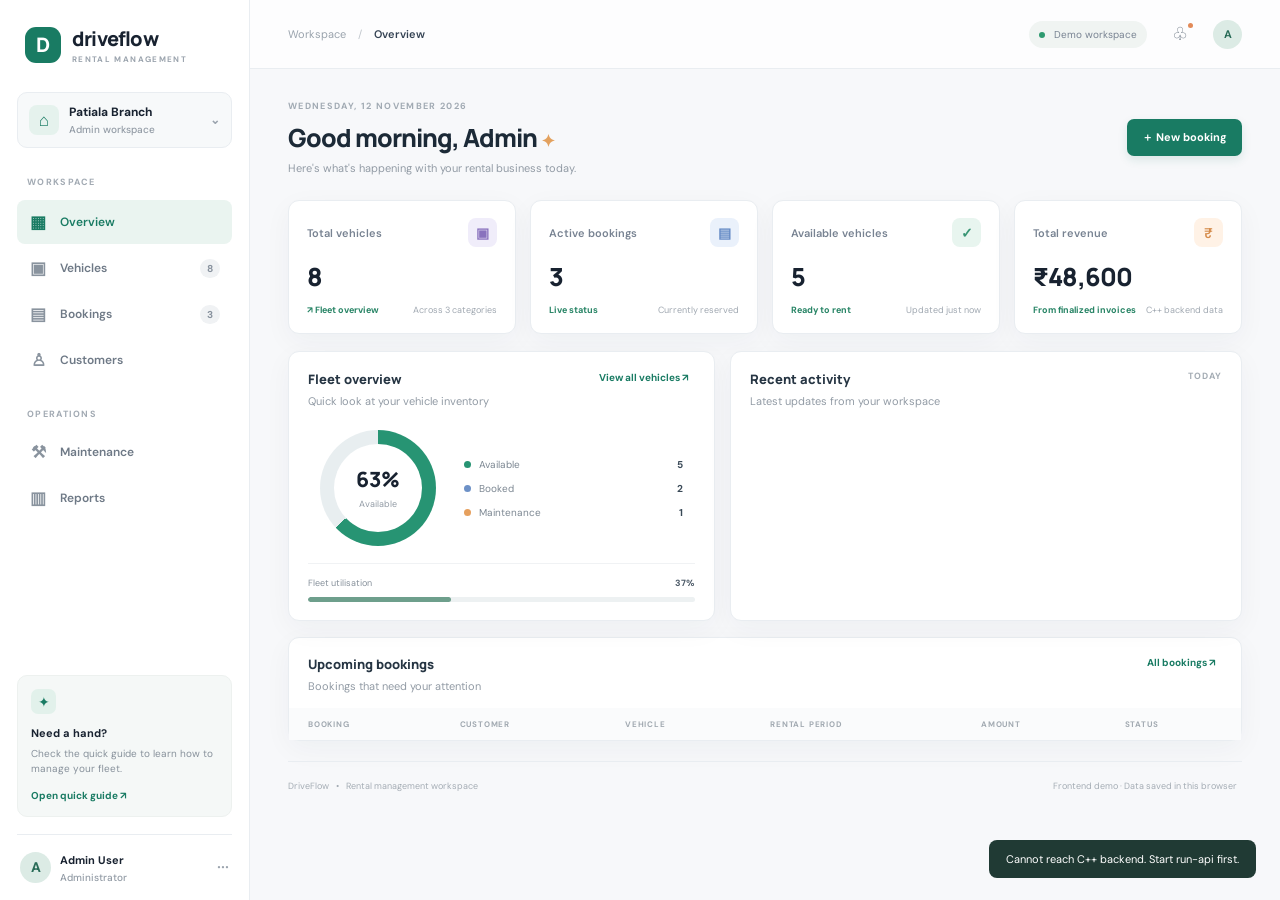
==== frontend/index.html @ b27d4fac "Connect browser frontend to C++ API" ====
<!doctype html>
<html lang="en">
<head>
  <meta charset="UTF-8"><meta name="viewport" content="width=device-width, initial-scale=1.0">
  <title>DriveFlow — Rental Management</title>
  <link rel="preconnect" href="https://fonts.googleapis.com"><link rel="preconnect" href="https://fonts.gstatic.com" crossorigin>
  <link href="https://fonts.googleapis.com/css2?family=DM+Sans:wght@400;500;600;700&family=Manrope:wght@400;500;600;700;800&display=swap" rel="stylesheet">
  <link rel="stylesheet" href="styles.css">
</head>
<body>
<div class="app-shell">
  <aside class="sidebar" id="sidebar">
    <a class="brand" href="#dashboard"><span class="brand-mark">D</span><span>driveflow<small>RENTAL MANAGEMENT</small></span></a>
    <div class="workspace"><span class="workspace-icon">⌂</span><span>Patiala Branch<small>Admin workspace</small></span><span class="chevron">⌄</span></div>
    <div class="nav-label">WORKSPACE</div>
    <nav>
      <button class="nav-item active" data-page="dashboard"><span>▦</span>Overview</button>
      <button class="nav-item" data-page="vehicles"><span>▣</span>Vehicles <b id="nav-vehicle-count">8</b></button>
      <button class="nav-item" data-page="bookings"><span>▤</span>Bookings <b id="nav-booking-count">3</b></button>
      <button class="nav-item" data-page="customers"><span>♙</span>Customers</button>
      <div class="nav-label secondary">OPERATIONS</div>
      <button class="nav-item" data-page="maintenance"><span>⚒</span>Maintenance</button>
      <button class="nav-item" data-page="reports"><span>▥</span>Reports</button>
    </nav>
    <div class="sidebar-bottom"><div class="help-card"><div class="help-icon">✦</div><strong>Need a hand?</strong><p>Check the quick guide to learn how to manage your fleet.</p><button id="guide-btn">Open quick guide ↗</button></div><div class="profile"><div class="avatar">A</div><div><strong>Admin User</strong><small>Administrator</small></div><span class="dots">···</span></div></div>
  </aside>
  <main class="main-area">
    <header class="topbar"><button class="mobile-menu" id="mobile-menu">☰</button><div class="crumb">Workspace <span>/</span> <strong id="crumb-page">Overview</strong></div><div class="top-actions"><span class="live-pill"><i></i> Demo workspace</span><button class="icon-btn" title="Notifications">♧<em></em></button><div class="top-avatar">A</div></div></header>
    <section class="page active" id="page-dashboard">
      <div class="page-heading"><div><div class="eyebrow">WEDNESDAY, 12 NOVEMBER 2026</div><h1>Good morning, Admin <span>✦</span></h1><p>Here's what's happening with your rental business today.</p></div><button class="primary-btn" data-action="new-booking">＋ New booking</button></div>
      <div class="stats-grid">
        <article class="stat-card"><div class="stat-top"><span>Total vehicles</span><span class="stat-icon violet">▣</span></div><div class="stat-value" id="stat-vehicles">8</div><div class="stat-foot"><span class="trend positive">↗ Fleet overview</span><span>Across 3 categories</span></div></article>
        <article class="stat-card"><div class="stat-top"><span>Active bookings</span><span class="stat-icon blue">▤</span></div><div class="stat-value" id="stat-bookings">3</div><div class="stat-foot"><span class="trend positive">Live status</span><span>Currently reserved</span></div></article>
        <article class="stat-card"><div class="stat-top"><span>Available vehicles</span><span class="stat-icon green">✓</span></div><div class="stat-value" id="stat-available">5</div><div class="stat-foot"><span class="trend positive">Ready to rent</span><span>Updated just now</span></div></article>
        <article class="stat-card"><div class="stat-top"><span>Total revenue</span><span class="stat-icon orange">₹</span></div><div class="stat-value" id="stat-revenue">₹48,600</div><div class="stat-foot"><span class="trend positive">From finalized invoices</span><span>C++ backend data</span></div></article>
      </div>
      <div class="content-grid">
        <section class="panel fleet-panel"><div class="panel-heading"><div><h2>Fleet overview</h2><p>Quick look at your vehicle inventory</p></div><button class="text-btn" data-page="vehicles">View all vehicles ↗</button></div><div class="fleet-summary"><div class="fleet-ring"><div><strong id="fleet-percent">63%</strong><small>Available</small></div></div><div class="fleet-legend"><div><i class="dot green-dot"></i><span>Available</span><strong id="legend-available">5</strong></div><div><i class="dot blue-dot"></i><span>Booked</span><strong id="legend-booked">2</strong></div><div><i class="dot orange-dot"></i><span>Maintenance</span><strong id="legend-maintenance">1</strong></div></div></div><div class="fleet-progress"><div><span>Fleet utilisation</span><strong>37%</strong></div><div class="progress-track"><span style="width:37%"></span></div></div></section>
        <section class="panel activity-panel"><div class="panel-heading"><div><h2>Recent activity</h2><p>Latest updates from your workspace</p></div><span class="muted-label">TODAY</span></div><div class="activity-list" id="activity-list"></div></section>
      </div>
      <section class="panel table-panel"><div class="panel-heading"><div><h2>Upcoming bookings</h2><p>Bookings that need your attention</p></div><button class="text-btn" data-page="bookings">All bookings ↗</button></div><div class="table-wrap"><table><thead><tr><th>BOOKING</th><th>CUSTOMER</th><th>VEHICLE</th><th>RENTAL PERIOD</th><th>AMOUNT</th><th>STATUS</th></tr></thead><tbody id="upcoming-table"></tbody></table></div></section>
    </section>
    <section class="page" id="page-vehicles"><div class="page-heading"><div><div class="eyebrow">FLEET MANAGEMENT</div><h1>Your vehicles</h1><p>Manage your cars, bikes and vans in one place.</p></div><button class="primary-btn" id="add-vehicle">＋ Add vehicle</button></div><div class="toolbar"><div class="search-box">⌕ <input id="vehicle-search" placeholder="Search vehicles, models..."></div><select id="vehicle-filter"><option value="all">All vehicles</option><option>Available</option><option>Booked</option><option>Maintenance</option></select></div><div class="vehicle-grid" id="vehicle-grid"></div></section>
    <section class="page" id="page-bookings"><div class="page-heading"><div><div class="eyebrow">RESERVATIONS</div><h1>Bookings</h1><p>Track reservations, rental periods and booking status.</p></div><button class="primary-btn" data-action="new-booking">＋ New booking</button></div><div class="toolbar"><div class="search-box">⌕ <input id="booking-search" placeholder="Search booking or customer..."></div><select id="booking-filter"><option value="all">All statuses</option><option>Confirmed</option><option>Active</option><option>Completed</option><option>Cancelled</option></select></div><section class="panel table-panel"><div class="table-wrap"><table><thead><tr><th>BOOKING ID</th><th>CUSTOMER</th><th>VEHICLE</th><th>DATES</th><th>AMOUNT</th><th>STATUS</th><th></th></tr></thead><tbody id="bookings-table"></tbody></table></div></section></section>
    <section class="page" id="page-customers"><div class="page-heading"><div><div class="eyebrow">CUSTOMER DIRECTORY</div><h1>Customers</h1><p>Keep customer details and rental history organised.</p></div><button class="primary-btn" id="add-customer">＋ Add customer</button></div><div class="toolbar"><div class="search-box">⌕ <input id="customer-search" placeholder="Search name, email or phone..."></div></div><section class="panel table-panel"><div class="table-wrap"><table><thead><tr><th>CUSTOMER</th><th>EMAIL</th><th>PHONE</th><th>LICENCE</th><th>BOOKINGS</th><th>STATUS</th></tr></thead><tbody id="customers-table"></tbody></table></div></section></section>
    <section class="page" id="page-maintenance"><div class="page-heading"><div><div class="eyebrow">FLEET OPERATIONS</div><h1>Maintenance</h1><p>Monitor service schedules and vehicles needing attention.</p></div><button class="primary-btn" id="add-maintenance">＋ Add record</button></div><section class="panel table-panel"><div class="table-wrap"><table><thead><tr><th>VEHICLE</th><th>ISSUE / SERVICE</th><th>REPORTED</th><th>ESTIMATED COST</th><th>STATUS</th></tr></thead><tbody id="maintenance-table"></tbody></table></div></section></section>
    <section class="page" id="page-reports"><div class="page-heading"><div><div class="eyebrow">BUSINESS INSIGHTS</div><h1>Reports</h1><p>A snapshot of fleet performance and rental activity.</p></div><button class="secondary-btn" onclick="window.print()">↓ Export report</button></div><div class="report-grid"><div class="panel report-card"><span class="report-icon">₹</span><p>Total rental revenue</p><h2 id="report-revenue">₹0</h2><small>Finalized invoices · excludes deposits</small></div><div class="panel report-card"><span class="report-icon">▤</span><p>Total bookings</p><h2 id="report-bookings">12</h2><small>Across all statuses</small></div><div class="panel report-card"><span class="report-icon">♙</span><p>Registered customers</p><h2 id="report-customers">6</h2><small>In your workspace</small></div></div><section class="panel chart-panel"><div class="panel-heading"><div><h2>Monthly revenue</h2><p>Illustrative revenue trend for the demo workspace</p></div><span class="muted-label">2026</span></div><div class="bar-chart" id="revenue-chart"></div></section></section>
    <footer>DriveFlow <span>•</span> Rental management workspace <span class="footer-right">Frontend demo · Data saved in this browser</span></footer>
  </main>
</div>
<div class="modal-backdrop" id="modal"><div class="modal"><div class="modal-head"><div><div class="eyebrow" id="modal-eyebrow">NEW ENTRY</div><h2 id="modal-title">Create booking</h2></div><button class="close-btn" id="close-modal">×</button></div><form id="modal-form"><div id="modal-fields" class="form-grid"></div><div class="modal-actions"><button type="button" class="secondary-btn" id="cancel-modal">Cancel</button><button class="primary-btn" type="submit" id="modal-submit">Save</button></div></form></div></div>
<div class="toast" id="toast"></div>
<script src="app.js"></script>
</body></html>
---- frontend/styles.css ----
:root{--ink:#182230;--muted:#788392;--line:#e9edf1;--bg:#f7f8fa;--green:#197b63;--green-light:#e8f5f0;--navy:#172b3d;--orange:#e89a51;--shadow:0 8px 28px rgba(23,43,61,.045)}*{box-sizing:border-box}body{margin:0;background:var(--bg);color:var(--ink);font-family:'DM Sans',sans-serif;font-size:14px}.app-shell{min-height:100vh}.sidebar{width:250px;background:#fff;border-right:1px solid var(--line);position:fixed;inset:0 auto 0 0;padding:25px 17px 16px;display:flex;flex-direction:column;z-index:5}.brand{display:flex;align-items:center;gap:11px;text-decoration:none;color:var(--ink);font:800 20px Manrope,sans-serif;letter-spacing:-.8px;padding:0 8px 28px}.brand-mark{width:36px;height:36px;background:var(--green);color:white;border-radius:11px;display:grid;place-items:center;font-size:20px}.brand small{display:block;font:700 8px 'DM Sans';letter-spacing:1.35px;color:#9aa3ad;margin-top:2px}.workspace{background:#f7f9fa;border:1px solid var(--line);border-radius:10px;padding:11px;display:flex;align-items:center;gap:10px;font-weight:700;font-size:12px}.workspace-icon{width:30px;height:30px;background:#e5f2ed;color:var(--green);display:grid;place-items:center;border-radius:8px;font-size:17px}.workspace small,.profile small{display:block;color:#929ba5;font-size:10px;font-weight:500;margin-top:3px}.chevron{margin-left:auto;color:#9aa3ad}.nav-label{font-size:9px;font-weight:700;letter-spacing:1.3px;color:#a2aab3;margin:28px 10px 10px}.nav-label.secondary{margin-top:26px}.nav-item{width:100%;border:0;background:none;padding:11px 12px;border-radius:8px;text-align:left;display:flex;align-items:center;gap:13px;color:#6e7986;font:600 12px 'DM Sans';cursor:pointer;margin:2px 0}.nav-item span{font-size:17px;width:18px;text-align:center;color:#89939e}.nav-item b{margin-left:auto;font-size:10px;background:#f0f2f4;border-radius:20px;padding:3px 7px;color:#87919d}.nav-item:hover,.nav-item.active{background:#eaf4f0;color:var(--green)}.nav-item.active span{color:var(--green)}.sidebar-bottom{margin-top:auto}.help-card{background:#f5f8f7;border:1px solid #edf1ef;padding:13px;border-radius:10px;margin-bottom:17px}.help-icon{width:25px;height:25px;background:#e2f1eb;border-radius:7px;color:var(--green);display:grid;place-items:center;margin-bottom:9px}.help-card strong{font-size:11px}.help-card p{font-size:10px;color:#87919b;line-height:1.5;margin:5px 0 9px}.help-card button{border:0;background:none;color:var(--green);font:700 10px 'DM Sans';padding:0;cursor:pointer}.profile{border-top:1px solid var(--line);padding:15px 3px 0;display:flex;align-items:center;gap:9px}.avatar,.top-avatar{width:31px;height:31px;background:#dcebe5;color:#286b57;border-radius:50%;display:grid;place-items:center;font-weight:700}.profile strong{font-size:11px}.dots{margin-left:auto;color:#9aa3ad;font-size:20px}.main-area{margin-left:250px;min-height:100vh;padding:0 38px;max-width:1800px}.topbar{height:69px;border-bottom:1px solid var(--line);display:flex;align-items:center;justify-content:space-between;margin:0 -38px;padding:0 38px;background:rgba(255,255,255,.75)}.crumb{font-size:11px;color:#9aa3ad}.crumb span{padding:0 9px;color:#c0c6cc}.crumb strong{color:#344253;font-weight:600}.top-actions{display:flex;align-items:center;gap:19px}.live-pill{font-size:10px;color:#788392;background:#f0f4f2;padding:7px 10px;border-radius:20px}.live-pill i{display:inline-block;width:6px;height:6px;background:#2e9a70;border-radius:50%;margin-right:6px}.icon-btn{border:0;background:none;font-size:18px;color:#6e7986;position:relative}.icon-btn em{position:absolute;width:5px;height:5px;border-radius:50%;background:#e28a58;top:1px;right:1px}.top-avatar{width:29px;height:29px;font-size:11px}.page{display:none;padding-top:31px}.page.active{display:block}.page-heading{display:flex;align-items:center;justify-content:space-between;margin-bottom:25px}.eyebrow{font-size:9px;letter-spacing:1.35px;color:#a1aab3;font-weight:700;margin-bottom:8px}.page-heading h1{font:800 25px Manrope,sans-serif;letter-spacing:-1px;margin:0;color:#1c2a37}.page-heading h1 span{font-size:17px;color:#e3a15e}.page-heading p,.panel-heading p{margin:6px 0 0;color:#929ba5;font-size:11px}.primary-btn,.secondary-btn{border:0;border-radius:7px;padding:11px 15px;font:700 11px 'DM Sans';cursor:pointer;transition:.18s}.primary-btn{background:var(--green);color:white;box-shadow:0 4px 10px #197b6320}.primary-btn:hover{background:#126650;transform:translateY(-1px)}.secondary-btn{background:white;color:#526171;border:1px solid var(--line)}.stats-grid{display:grid;grid-template-columns:repeat(4,1fr);gap:14px;margin-bottom:17px}.stat-card,.panel{background:#fff;border:1px solid var(--line);border-radius:11px;box-shadow:var(--shadow)}.stat-card{padding:17px 18px}.stat-top{display:flex;justify-content:space-between;align-items:center;color:#788392;font-size:11px;font-weight:600}.stat-icon{width:29px;height:29px;border-radius:8px;display:grid;place-items:center;font-size:14px}.violet{background:#f0edfa;color:#8972bd}.blue{background:#eaf1fb;color:#648ac5}.green{background:#e8f5ef;color:#389574}.orange{background:#fff2e6;color:#d58c4c}.stat-value{font:800 25px Manrope,sans-serif;letter-spacing:-.8px;margin:12px 0 10px}.stat-foot{display:flex;justify-content:space-between;gap:5px;font-size:9px;color:#a0a8b1}.trend{font-weight:700}.positive{color:#278465}.content-grid{display:grid;grid-template-columns:1fr 1.2fr;gap:15px;margin-bottom:16px}.panel{padding:18px 19px}.panel-heading{display:flex;align-items:flex-start;justify-content:space-between}.panel-heading h2{font:800 13px Manrope,sans-serif;margin:0;color:#263543}.text-btn{border:0;background:none;color:var(--green);font:700 10px 'DM Sans';cursor:pointer}.muted-label{font-size:9px;letter-spacing:1px;color:#a4acb4;font-weight:700}.fleet-summary{display:flex;align-items:center;gap:28px;padding:22px 12px 17px}.fleet-ring{width:116px;height:116px;border-radius:50%;background:conic-gradient(#279473 0 63%,#e8eef0 63% 100%);display:grid;place-items:center;position:relative}.fleet-ring:before{content:'';position:absolute;width:88px;height:88px;background:white;border-radius:50%}.fleet-ring>div{position:relative;text-align:center}.fleet-ring strong{display:block;font:800 21px Manrope}.fleet-ring small{font-size:9px;color:#929ba5}.fleet-legend{flex:1}.fleet-legend div{display:flex;align-items:center;margin:11px 0;font-size:10px;color:#7c8792}.fleet-legend strong{margin-left:auto;color:#394957}.dot{width:7px;height:7px;border-radius:50%;margin-right:8px}.green-dot{background:#279473}.blue-dot{background:#6d91c7}.orange-dot{background:#e6a05e}.fleet-progress{border-top:1px solid #f0f2f4;padding-top:13px}.fleet-progress>div:first-child{display:flex;justify-content:space-between;font-size:9px;color:#87919b;margin-bottom:8px}.fleet-progress strong{color:#4a5866}.progress-track{height:5px;background:#edf1f2;border-radius:8px;overflow:hidden}.progress-track span{height:100%;display:block;background:#6e9f8c;border-radius:8px}.activity-list{padding-top:11px}.activity-item{display:flex;align-items:flex-start;gap:10px;padding:10px 0;border-bottom:1px solid #f1f3f5}.activity-item:last-child{border:0}.activity-symbol{width:27px;height:27px;border-radius:8px;display:grid;place-items:center;background:#edf5f1;color:#37866b;font-size:12px;flex:none}.activity-item strong{font-size:10px;display:block;font-weight:700}.activity-item p{font-size:9px;color:#929ba5;margin:3px 0 0}.activity-item time{margin-left:auto;white-space:nowrap;font-size:9px;color:#aab1b8}.table-panel{padding:17px 0 0;margin-bottom:20px}.table-panel .panel-heading{padding:0 19px 15px}.table-wrap{overflow-x:auto}table{width:100%;border-collapse:collapse;white-space:nowrap}th{text-align:left;padding:11px 15px;background:#fafbfc;color:#a1a9b1;font-size:8px;letter-spacing:.8px;font-weight:700}td{padding:13px 15px;border-top:1px solid #f0f2f4;font-size:10px;color:#697582}td:first-child,th:first-child{padding-left:19px}.table-strong{font-weight:700;color:#354452}.subtext{display:block;font-size:9px;color:#a0a8b1;margin-top:3px}.status{display:inline-block;border-radius:20px;padding:5px 8px;font-size:9px;font-weight:700}.status.available,.status.confirmed,.status.completed{background:#eaf5ef;color:#318266}.status.booked,.status.active{background:#edf2fa;color:#6484b5}.status.maintenance,.status.pending{background:#fff3e7;color:#c88849}.status.cancelled{background:#fceeee;color:#bd6969}.toolbar{display:flex;gap:10px;margin:0 0 16px}.search-box{height:37px;display:flex;align-items:center;gap:9px;background:#fff;border:1px solid var(--line);border-radius:7px;padding:0 11px;color:#9ba5af;min-width:260px}.search-box input{border:0;outline:0;font:11px 'DM Sans';width:100%;color:var(--ink)}select{height:37px;border:1px solid var(--line);border-radius:7px;background:#fff;padding:0 12px;color:#687582;font:11px 'DM Sans';outline:0}.vehicle-grid{display:grid;grid-template-columns:repeat(3,1fr);gap:14px}.vehicle-card{background:#fff;border:1px solid var(--line);border-radius:11px;overflow:hidden;box-shadow:var(--shadow)}.vehicle-art{height:135px;background:linear-gradient(135deg,#eaf0ed,#f5f6f4);display:grid;place-items:center;position:relative;font-size:64px}.vehicle-art .status{position:absolute;top:12px;left:12px}.vehicle-info{padding:14px}.vehicle-info h3{font:800 13px Manrope;margin:0}.vehicle-info p{font-size:10px;color:#929ba5;margin:4px 0 13px}.vehicle-meta{display:flex;justify-content:space-between;border-top:1px solid #f0f2f4;padding-top:11px;color:#87919b;font-size:9px}.vehicle-meta strong{font-size:12px;color:#293947}.vehicle-actions{display:flex;gap:7px;margin-top:12px}.vehicle-actions button{flex:1;padding:8px;border-radius:6px;border:1px solid var(--line);background:white;color:#617080;font:600 9px 'DM Sans';cursor:pointer}.vehicle-actions button:first-child{color:var(--green);border-color:#d9e9e2}.report-grid{display:grid;grid-template-columns:repeat(3,1fr);gap:14px;margin-bottom:15px}.report-card p{font-size:10px;color:#87919b;margin:12px 0 7px}.report-card h2{font:800 24px Manrope;margin:0 0 6px}.report-card small{font-size:9px;color:#a2aab2}.report-icon{width:30px;height:30px;display:grid;place-items:center;border-radius:8px;background:#eaf4ef;color:var(--green)}.chart-panel{margin-bottom:25px}.bar-chart{height:190px;display:flex;align-items:flex-end;justify-content:space-around;padding:20px 12px 0;gap:14px}.bar-col{height:100%;display:flex;flex-direction:column;justify-content:flex-end;align-items:center;gap:8px;flex:1}.bar{width:min(38px,75%);background:#dcebe4;border-radius:5px 5px 0 0;min-height:10px;position:relative}.bar.highlight{background:#268467}.bar-col small{font-size:9px;color:#9aa3ad}.bar-col em{font-style:normal;font-size:8px;color:#7c8792}.main-area footer{padding:18px 0 22px;color:#a4acb4;font-size:9px;border-top:1px solid var(--line)}footer span{padding:0 5px}.footer-right{float:right}.modal-backdrop{position:fixed;inset:0;background:#12233370;display:none;align-items:center;justify-content:center;padding:20px;z-index:20}.modal-backdrop.show{display:flex}.modal{background:white;border-radius:13px;width:min(510px,100%);padding:22px;box-shadow:0 25px 80px #152b3d35}.modal-head{display:flex;justify-content:space-between;margin-bottom:20px}.modal-head h2{font:800 19px Manrope;margin:0}.close-btn{border:0;background:#f2f4f5;border-radius:50%;width:29px;height:29px;font-size:20px;color:#73808b;cursor:pointer}.form-grid{display:grid;grid-template-columns:1fr 1fr;gap:13px}.field{display:flex;flex-direction:column;gap:6px}.field.full{grid-column:1/-1}.field label{font-size:10px;color:#6e7986;font-weight:700}.field input,.field select{width:100%;height:38px;border:1px solid var(--line);border-radius:6px;padding:0 10px;font:11px 'DM Sans';outline:0}.field input:focus,.field select:focus{border-color:#78a995}.modal-actions{display:flex;justify-content:flex-end;gap:8px;margin-top:22px}.toast{position:fixed;bottom:22px;right:24px;background:#203a34;color:white;padding:12px 17px;border-radius:8px;font-size:11px;opacity:0;transform:translateY(10px);transition:.2s;pointer-events:none;z-index:30}.toast.show{opacity:1;transform:translateY(0)}.mobile-menu{display:none;border:0;background:none;font-size:18px;color:#526171}
@media(max-width:1100px){.main-area{padding:0 24px;margin-left:225px}.topbar{margin:0 -24px;padding:0 24px}.sidebar{width:225px}.stats-grid{grid-template-columns:repeat(2,1fr)}.vehicle-grid{grid-template-columns:repeat(2,1fr)}}@media(max-width:760px){.sidebar{transform:translateX(-100%);transition:.2s;width:250px;box-shadow:10px 0 30px #1b2b3810}.sidebar.open{transform:translateX(0)}.main-area{margin-left:0;padding:0 16px}.topbar{margin:0 -16px;padding:0 16px;height:58px}.mobile-menu{display:block}.crumb{margin-right:auto;margin-left:12px}.live-pill{display:none}.page{padding-top:23px}.page-heading{align-items:flex-start;gap:12px}.page-heading h1{font-size:21px}.page-heading p{max-width:250px;line-height:1.5}.page-heading>.primary-btn,.page-heading>.secondary-btn{white-space:nowrap;padding:10px;font-size:10px}.stats-grid{gap:9px}.stat-card{padding:13px}.stat-value{font-size:22px}.stat-foot{flex-direction:column;gap:3px}.content-grid{grid-template-columns:1fr}.fleet-summary{justify-content:center}.vehicle-grid{grid-template-columns:1fr}.report-grid{grid-template-columns:1fr}.toolbar{flex-wrap:wrap}.search-box{flex:1;min-width:180px}.footer-right{float:none;display:block;margin-top:6px}.form-grid{grid-template-columns:1fr}.field.full{grid-column:auto}}
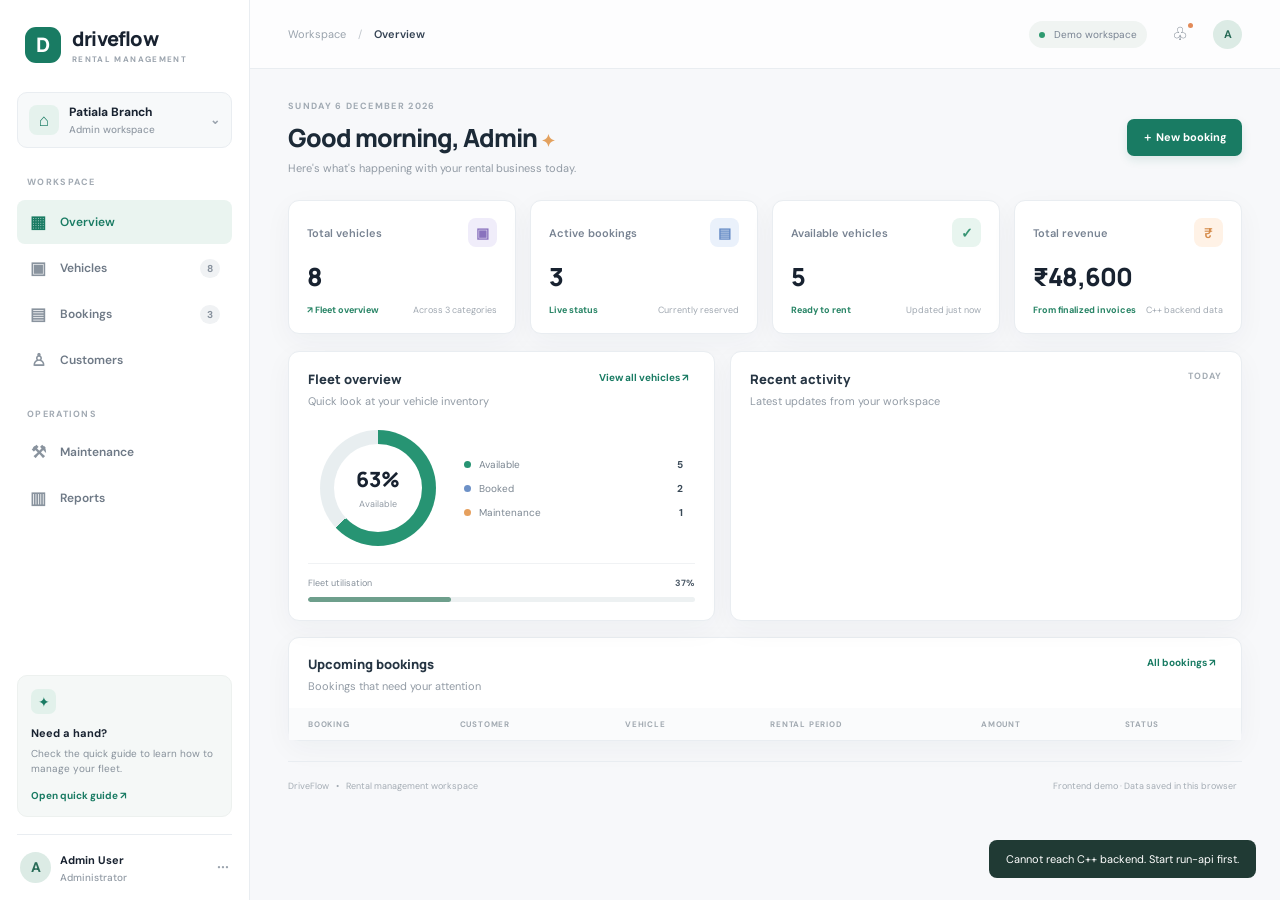
==== commit 64ac41f7: "update the changes" ====
--- a/frontend/index.html
+++ b/frontend/index.html
@@ -27,7 +27,7 @@
   <main class="main-area">
     <header class="topbar"><button class="mobile-menu" id="mobile-menu">☰</button><div class="crumb">Workspace <span>/</span> <strong id="crumb-page">Overview</strong></div><div class="top-actions"><span class="live-pill"><i></i> Demo workspace</span><button class="icon-btn" title="Notifications">♧<em></em></button><div class="top-avatar">A</div></div></header>
     <section class="page active" id="page-dashboard">
-      <div class="page-heading"><div><div class="eyebrow">WEDNESDAY, 12 NOVEMBER 2026</div><h1>Good morning, Admin <span>✦</span></h1><p>Here's what's happening with your rental business today.</p></div><button class="primary-btn" data-action="new-booking">＋ New booking</button></div>
+      <div class="page-heading"><div><div class="eyebrow" id="dashboard-date"></div><h1>Good morning, Admin <span>✦</span></h1><p>Here's what's happening with your rental business today.</p></div><button class="primary-btn" data-action="new-booking">＋ New booking</button></div>
       <div class="stats-grid">
         <article class="stat-card"><div class="stat-top"><span>Total vehicles</span><span class="stat-icon violet">▣</span></div><div class="stat-value" id="stat-vehicles">8</div><div class="stat-foot"><span class="trend positive">↗ Fleet overview</span><span>Across 3 categories</span></div></article>
         <article class="stat-card"><div class="stat-top"><span>Active bookings</span><span class="stat-icon blue">▤</span></div><div class="stat-value" id="stat-bookings">3</div><div class="stat-foot"><span class="trend positive">Live status</span><span>Currently reserved</span></div></article>
@@ -52,3 +52,4 @@
 <div class="toast" id="toast"></div>
 <script src="app.js"></script>
 </body></html>
+
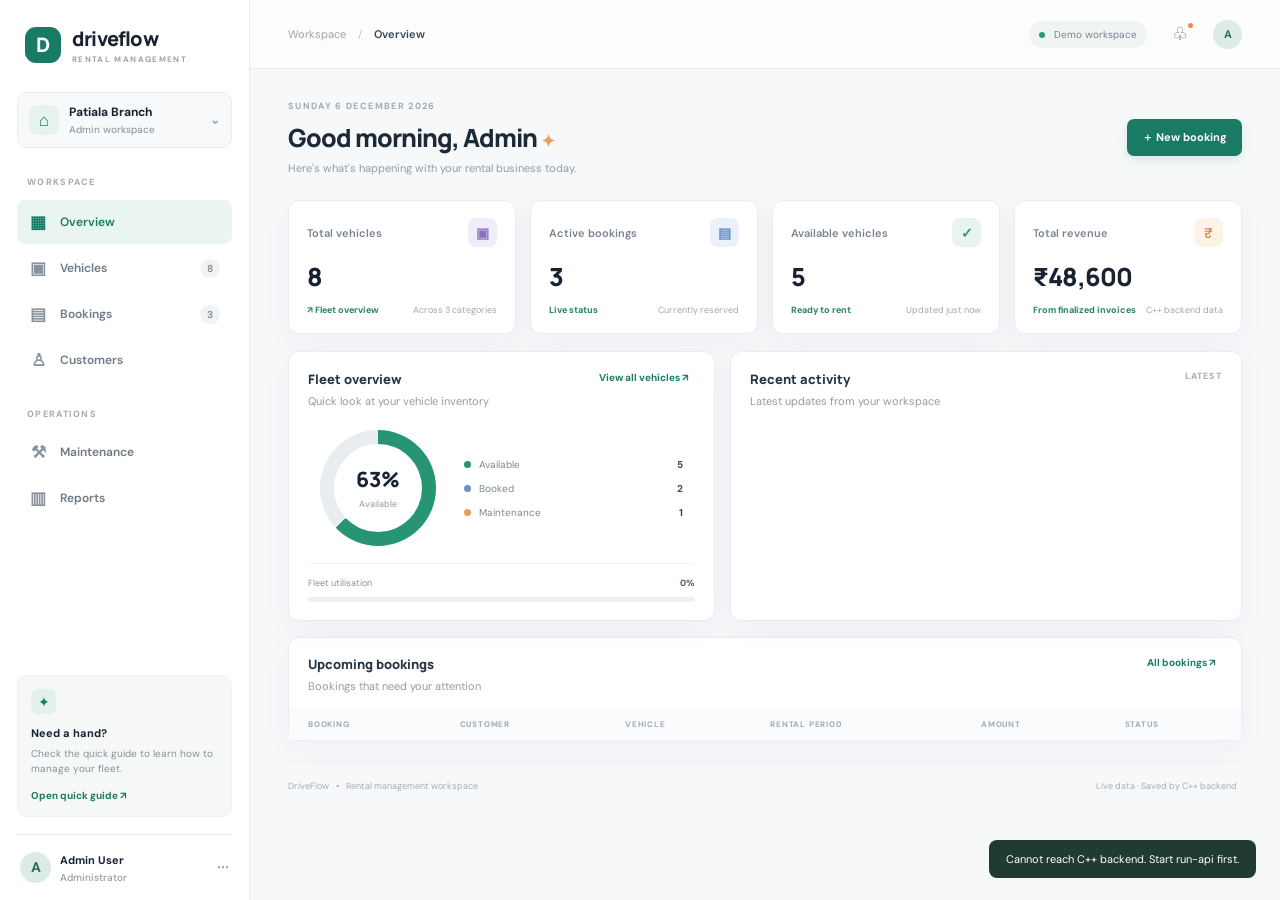
==== commit 2b0dc3b9: "update the modifications" ====
--- a/frontend/index.html
+++ b/frontend/index.html
@@ -27,7 +27,7 @@
   <main class="main-area">
     <header class="topbar"><button class="mobile-menu" id="mobile-menu">☰</button><div class="crumb">Workspace <span>/</span> <strong id="crumb-page">Overview</strong></div><div class="top-actions"><span class="live-pill"><i></i> Demo workspace</span><button class="icon-btn" title="Notifications">♧<em></em></button><div class="top-avatar">A</div></div></header>
     <section class="page active" id="page-dashboard">
-      <div class="page-heading"><div><div class="eyebrow" id="dashboard-date"></div><h1>Good morning, Admin <span>✦</span></h1><p>Here's what's happening with your rental business today.</p></div><button class="primary-btn" data-action="new-booking">＋ New booking</button></div>
+      <div class="page-heading"><div><div class="eyebrow" id="dashboard-date"></div><h1 id="dashboard-greeting">Good morning, Admin <span>✦</span></h1><p>Here's what's happening with your rental business today.</p></div><button class="primary-btn" data-action="new-booking">＋ New booking</button></div>
       <div class="stats-grid">
         <article class="stat-card"><div class="stat-top"><span>Total vehicles</span><span class="stat-icon violet">▣</span></div><div class="stat-value" id="stat-vehicles">8</div><div class="stat-foot"><span class="trend positive">↗ Fleet overview</span><span>Across 3 categories</span></div></article>
         <article class="stat-card"><div class="stat-top"><span>Active bookings</span><span class="stat-icon blue">▤</span></div><div class="stat-value" id="stat-bookings">3</div><div class="stat-foot"><span class="trend positive">Live status</span><span>Currently reserved</span></div></article>
@@ -35,21 +35,24 @@
         <article class="stat-card"><div class="stat-top"><span>Total revenue</span><span class="stat-icon orange">₹</span></div><div class="stat-value" id="stat-revenue">₹48,600</div><div class="stat-foot"><span class="trend positive">From finalized invoices</span><span>C++ backend data</span></div></article>
       </div>
       <div class="content-grid">
-        <section class="panel fleet-panel"><div class="panel-heading"><div><h2>Fleet overview</h2><p>Quick look at your vehicle inventory</p></div><button class="text-btn" data-page="vehicles">View all vehicles ↗</button></div><div class="fleet-summary"><div class="fleet-ring"><div><strong id="fleet-percent">63%</strong><small>Available</small></div></div><div class="fleet-legend"><div><i class="dot green-dot"></i><span>Available</span><strong id="legend-available">5</strong></div><div><i class="dot blue-dot"></i><span>Booked</span><strong id="legend-booked">2</strong></div><div><i class="dot orange-dot"></i><span>Maintenance</span><strong id="legend-maintenance">1</strong></div></div></div><div class="fleet-progress"><div><span>Fleet utilisation</span><strong>37%</strong></div><div class="progress-track"><span style="width:37%"></span></div></div></section>
-        <section class="panel activity-panel"><div class="panel-heading"><div><h2>Recent activity</h2><p>Latest updates from your workspace</p></div><span class="muted-label">TODAY</span></div><div class="activity-list" id="activity-list"></div></section>
+        <section class="panel fleet-panel"><div class="panel-heading"><div><h2>Fleet overview</h2><p>Quick look at your vehicle inventory</p></div><button class="text-btn" data-page="vehicles">View all vehicles ↗</button></div><div class="fleet-summary"><div class="fleet-ring"><div><strong id="fleet-percent">63%</strong><small>Available</small></div></div><div class="fleet-legend"><div><i class="dot green-dot"></i><span>Available</span><strong id="legend-available">5</strong></div><div><i class="dot blue-dot"></i><span>Booked</span><strong id="legend-booked">2</strong></div><div><i class="dot orange-dot"></i><span>Maintenance</span><strong id="legend-maintenance">1</strong></div></div></div><div class="fleet-progress"><div><span>Fleet utilisation</span><strong id="fleet-utilization">0%</strong></div><div class="progress-track"><span id="fleet-utilization-bar" style="width:0%"></span></div></div></section>
+        <section class="panel activity-panel"><div class="panel-heading"><div><h2>Recent activity</h2><p>Latest updates from your workspace</p></div><span class="muted-label">LATEST</span></div><div class="activity-list" id="activity-list"></div></section>
       </div>
       <section class="panel table-panel"><div class="panel-heading"><div><h2>Upcoming bookings</h2><p>Bookings that need your attention</p></div><button class="text-btn" data-page="bookings">All bookings ↗</button></div><div class="table-wrap"><table><thead><tr><th>BOOKING</th><th>CUSTOMER</th><th>VEHICLE</th><th>RENTAL PERIOD</th><th>AMOUNT</th><th>STATUS</th></tr></thead><tbody id="upcoming-table"></tbody></table></div></section>
     </section>
     <section class="page" id="page-vehicles"><div class="page-heading"><div><div class="eyebrow">FLEET MANAGEMENT</div><h1>Your vehicles</h1><p>Manage your cars, bikes and vans in one place.</p></div><button class="primary-btn" id="add-vehicle">＋ Add vehicle</button></div><div class="toolbar"><div class="search-box">⌕ <input id="vehicle-search" placeholder="Search vehicles, models..."></div><select id="vehicle-filter"><option value="all">All vehicles</option><option>Available</option><option>Booked</option><option>Maintenance</option></select></div><div class="vehicle-grid" id="vehicle-grid"></div></section>
     <section class="page" id="page-bookings"><div class="page-heading"><div><div class="eyebrow">RESERVATIONS</div><h1>Bookings</h1><p>Track reservations, rental periods and booking status.</p></div><button class="primary-btn" data-action="new-booking">＋ New booking</button></div><div class="toolbar"><div class="search-box">⌕ <input id="booking-search" placeholder="Search booking or customer..."></div><select id="booking-filter"><option value="all">All statuses</option><option>Confirmed</option><option>Active</option><option>Completed</option><option>Cancelled</option></select></div><section class="panel table-panel"><div class="table-wrap"><table><thead><tr><th>BOOKING ID</th><th>CUSTOMER</th><th>VEHICLE</th><th>DATES</th><th>AMOUNT</th><th>STATUS</th><th></th></tr></thead><tbody id="bookings-table"></tbody></table></div></section></section>
-    <section class="page" id="page-customers"><div class="page-heading"><div><div class="eyebrow">CUSTOMER DIRECTORY</div><h1>Customers</h1><p>Keep customer details and rental history organised.</p></div><button class="primary-btn" id="add-customer">＋ Add customer</button></div><div class="toolbar"><div class="search-box">⌕ <input id="customer-search" placeholder="Search name, email or phone..."></div></div><section class="panel table-panel"><div class="table-wrap"><table><thead><tr><th>CUSTOMER</th><th>EMAIL</th><th>PHONE</th><th>LICENCE</th><th>BOOKINGS</th><th>STATUS</th></tr></thead><tbody id="customers-table"></tbody></table></div></section></section>
+    <section class="page" id="page-customers"><div class="page-heading"><div><div class="eyebrow">CUSTOMER DIRECTORY</div><h1>Customers</h1><p>Keep customer details and rental history organised.</p></div><button class="primary-btn" id="add-customer">＋ Add customer</button></div><div class="toolbar"><div class="search-box">⌕ <input id="customer-search" placeholder="Search name, email or phone..."></div></div><section class="panel table-panel"><div class="table-wrap"><table><thead><tr><th>CUSTOMER</th><th>EMAIL</th><th>PHONE</th><th>LICENCE</th><th>BOOKINGS</th><th>RENTAL STATUS</th><th>ACTIONS</th></tr></thead><tbody id="customers-table"></tbody></table></div></section></section>
     <section class="page" id="page-maintenance"><div class="page-heading"><div><div class="eyebrow">FLEET OPERATIONS</div><h1>Maintenance</h1><p>Monitor service schedules and vehicles needing attention.</p></div><button class="primary-btn" id="add-maintenance">＋ Add record</button></div><section class="panel table-panel"><div class="table-wrap"><table><thead><tr><th>VEHICLE</th><th>ISSUE / SERVICE</th><th>REPORTED</th><th>ESTIMATED COST</th><th>STATUS</th></tr></thead><tbody id="maintenance-table"></tbody></table></div></section></section>
-    <section class="page" id="page-reports"><div class="page-heading"><div><div class="eyebrow">BUSINESS INSIGHTS</div><h1>Reports</h1><p>A snapshot of fleet performance and rental activity.</p></div><button class="secondary-btn" onclick="window.print()">↓ Export report</button></div><div class="report-grid"><div class="panel report-card"><span class="report-icon">₹</span><p>Total rental revenue</p><h2 id="report-revenue">₹0</h2><small>Finalized invoices · excludes deposits</small></div><div class="panel report-card"><span class="report-icon">▤</span><p>Total bookings</p><h2 id="report-bookings">12</h2><small>Across all statuses</small></div><div class="panel report-card"><span class="report-icon">♙</span><p>Registered customers</p><h2 id="report-customers">6</h2><small>In your workspace</small></div></div><section class="panel chart-panel"><div class="panel-heading"><div><h2>Monthly revenue</h2><p>Illustrative revenue trend for the demo workspace</p></div><span class="muted-label">2026</span></div><div class="bar-chart" id="revenue-chart"></div></section></section>
-    <footer>DriveFlow <span>•</span> Rental management workspace <span class="footer-right">Frontend demo · Data saved in this browser</span></footer>
+    <section class="page" id="page-reports"><div class="page-heading"><div><div class="eyebrow">BUSINESS INSIGHTS</div><h1>Reports</h1><p>A snapshot of fleet performance and rental activity.</p></div><button class="secondary-btn" onclick="window.print()">↓ Export report</button></div><div class="report-grid"><div class="panel report-card"><span class="report-icon">₹</span><p>Total rental revenue</p><h2 id="report-revenue">₹0</h2><small>Finalized invoices · excludes deposits</small></div><div class="panel report-card"><span class="report-icon">▤</span><p>Total bookings</p><h2 id="report-bookings">12</h2><small>Across all statuses</small></div><div class="panel report-card"><span class="report-icon">♙</span><p>Registered customers</p><h2 id="report-customers">6</h2><small>In your workspace</small></div></div><section class="panel chart-panel"><div class="panel-heading"><div><h2>Monthly revenue</h2><p>Revenue from finalized invoices, grouped by invoice issue month.</p></div><span class="muted-label" id="chart-period">Last 12 months</span></div><div class="bar-chart" id="revenue-chart"></div></section></section>
+    <footer>DriveFlow <span>•</span> Rental management workspace <span class="footer-right">Live data · Saved by C++ backend</span></footer>
   </main>
 </div>
-<div class="modal-backdrop" id="modal"><div class="modal"><div class="modal-head"><div><div class="eyebrow" id="modal-eyebrow">NEW ENTRY</div><h2 id="modal-title">Create booking</h2></div><button class="close-btn" id="close-modal">×</button></div><form id="modal-form"><div id="modal-fields" class="form-grid"></div><div class="modal-actions"><button type="button" class="secondary-btn" id="cancel-modal">Cancel</button><button class="primary-btn" type="submit" id="modal-submit">Save</button></div></form></div></div>
+<div class="modal-backdrop" id="modal"><div class="modal"><div class="modal-head"><div><div class="eyebrow" id="modal-eyebrow">NEW ENTRY</div><h2 id="modal-title">Create booking</h2></div><button class="close-btn" id="close-modal">×</button></div><form id="modal-form"><div id="modal-fields" class="form-grid"></div><div id="modal-extra"></div><div class="modal-actions"><button type="button" class="secondary-btn" id="cancel-modal">Cancel</button><button class="primary-btn" type="submit" id="modal-submit">Save</button></div></form></div></div>
 <div class="toast" id="toast"></div>
 <script src="app.js"></script>
 </body></html>
 
+
+
+
--- a/frontend/styles.css
+++ b/frontend/styles.css
@@ -1,2 +1,7 @@
 :root{--ink:#182230;--muted:#788392;--line:#e9edf1;--bg:#f7f8fa;--green:#197b63;--green-light:#e8f5f0;--navy:#172b3d;--orange:#e89a51;--shadow:0 8px 28px rgba(23,43,61,.045)}*{box-sizing:border-box}body{margin:0;background:var(--bg);color:var(--ink);font-family:'DM Sans',sans-serif;font-size:14px}.app-shell{min-height:100vh}.sidebar{width:250px;background:#fff;border-right:1px solid var(--line);position:fixed;inset:0 auto 0 0;padding:25px 17px 16px;display:flex;flex-direction:column;z-index:5}.brand{display:flex;align-items:center;gap:11px;text-decoration:none;color:var(--ink);font:800 20px Manrope,sans-serif;letter-spacing:-.8px;padding:0 8px 28px}.brand-mark{width:36px;height:36px;background:var(--green);color:white;border-radius:11px;display:grid;place-items:center;font-size:20px}.brand small{display:block;font:700 8px 'DM Sans';letter-spacing:1.35px;color:#9aa3ad;margin-top:2px}.workspace{background:#f7f9fa;border:1px solid var(--line);border-radius:10px;padding:11px;display:flex;align-items:center;gap:10px;font-weight:700;font-size:12px}.workspace-icon{width:30px;height:30px;background:#e5f2ed;color:var(--green);display:grid;place-items:center;border-radius:8px;font-size:17px}.workspace small,.profile small{display:block;color:#929ba5;font-size:10px;font-weight:500;margin-top:3px}.chevron{margin-left:auto;color:#9aa3ad}.nav-label{font-size:9px;font-weight:700;letter-spacing:1.3px;color:#a2aab3;margin:28px 10px 10px}.nav-label.secondary{margin-top:26px}.nav-item{width:100%;border:0;background:none;padding:11px 12px;border-radius:8px;text-align:left;display:flex;align-items:center;gap:13px;color:#6e7986;font:600 12px 'DM Sans';cursor:pointer;margin:2px 0}.nav-item span{font-size:17px;width:18px;text-align:center;color:#89939e}.nav-item b{margin-left:auto;font-size:10px;background:#f0f2f4;border-radius:20px;padding:3px 7px;color:#87919d}.nav-item:hover,.nav-item.active{background:#eaf4f0;color:var(--green)}.nav-item.active span{color:var(--green)}.sidebar-bottom{margin-top:auto}.help-card{background:#f5f8f7;border:1px solid #edf1ef;padding:13px;border-radius:10px;margin-bottom:17px}.help-icon{width:25px;height:25px;background:#e2f1eb;border-radius:7px;color:var(--green);display:grid;place-items:center;margin-bottom:9px}.help-card strong{font-size:11px}.help-card p{font-size:10px;color:#87919b;line-height:1.5;margin:5px 0 9px}.help-card button{border:0;background:none;color:var(--green);font:700 10px 'DM Sans';padding:0;cursor:pointer}.profile{border-top:1px solid var(--line);padding:15px 3px 0;display:flex;align-items:center;gap:9px}.avatar,.top-avatar{width:31px;height:31px;background:#dcebe5;color:#286b57;border-radius:50%;display:grid;place-items:center;font-weight:700}.profile strong{font-size:11px}.dots{margin-left:auto;color:#9aa3ad;font-size:20px}.main-area{margin-left:250px;min-height:100vh;padding:0 38px;max-width:1800px}.topbar{height:69px;border-bottom:1px solid var(--line);display:flex;align-items:center;justify-content:space-between;margin:0 -38px;padding:0 38px;background:rgba(255,255,255,.75)}.crumb{font-size:11px;color:#9aa3ad}.crumb span{padding:0 9px;color:#c0c6cc}.crumb strong{color:#344253;font-weight:600}.top-actions{display:flex;align-items:center;gap:19px}.live-pill{font-size:10px;color:#788392;background:#f0f4f2;padding:7px 10px;border-radius:20px}.live-pill i{display:inline-block;width:6px;height:6px;background:#2e9a70;border-radius:50%;margin-right:6px}.icon-btn{border:0;background:none;font-size:18px;color:#6e7986;position:relative}.icon-btn em{position:absolute;width:5px;height:5px;border-radius:50%;background:#e28a58;top:1px;right:1px}.top-avatar{width:29px;height:29px;font-size:11px}.page{display:none;padding-top:31px}.page.active{display:block}.page-heading{display:flex;align-items:center;justify-content:space-between;margin-bottom:25px}.eyebrow{font-size:9px;letter-spacing:1.35px;color:#a1aab3;font-weight:700;margin-bottom:8px}.page-heading h1{font:800 25px Manrope,sans-serif;letter-spacing:-1px;margin:0;color:#1c2a37}.page-heading h1 span{font-size:17px;color:#e3a15e}.page-heading p,.panel-heading p{margin:6px 0 0;color:#929ba5;font-size:11px}.primary-btn,.secondary-btn{border:0;border-radius:7px;padding:11px 15px;font:700 11px 'DM Sans';cursor:pointer;transition:.18s}.primary-btn{background:var(--green);color:white;box-shadow:0 4px 10px #197b6320}.primary-btn:hover{background:#126650;transform:translateY(-1px)}.secondary-btn{background:white;color:#526171;border:1px solid var(--line)}.stats-grid{display:grid;grid-template-columns:repeat(4,1fr);gap:14px;margin-bottom:17px}.stat-card,.panel{background:#fff;border:1px solid var(--line);border-radius:11px;box-shadow:var(--shadow)}.stat-card{padding:17px 18px}.stat-top{display:flex;justify-content:space-between;align-items:center;color:#788392;font-size:11px;font-weight:600}.stat-icon{width:29px;height:29px;border-radius:8px;display:grid;place-items:center;font-size:14px}.violet{background:#f0edfa;color:#8972bd}.blue{background:#eaf1fb;color:#648ac5}.green{background:#e8f5ef;color:#389574}.orange{background:#fff2e6;color:#d58c4c}.stat-value{font:800 25px Manrope,sans-serif;letter-spacing:-.8px;margin:12px 0 10px}.stat-foot{display:flex;justify-content:space-between;gap:5px;font-size:9px;color:#a0a8b1}.trend{font-weight:700}.positive{color:#278465}.content-grid{display:grid;grid-template-columns:1fr 1.2fr;gap:15px;margin-bottom:16px}.panel{padding:18px 19px}.panel-heading{display:flex;align-items:flex-start;justify-content:space-between}.panel-heading h2{font:800 13px Manrope,sans-serif;margin:0;color:#263543}.text-btn{border:0;background:none;color:var(--green);font:700 10px 'DM Sans';cursor:pointer}.muted-label{font-size:9px;letter-spacing:1px;color:#a4acb4;font-weight:700}.fleet-summary{display:flex;align-items:center;gap:28px;padding:22px 12px 17px}.fleet-ring{width:116px;height:116px;border-radius:50%;background:conic-gradient(#279473 0 63%,#e8eef0 63% 100%);display:grid;place-items:center;position:relative}.fleet-ring:before{content:'';position:absolute;width:88px;height:88px;background:white;border-radius:50%}.fleet-ring>div{position:relative;text-align:center}.fleet-ring strong{display:block;font:800 21px Manrope}.fleet-ring small{font-size:9px;color:#929ba5}.fleet-legend{flex:1}.fleet-legend div{display:flex;align-items:center;margin:11px 0;font-size:10px;color:#7c8792}.fleet-legend strong{margin-left:auto;color:#394957}.dot{width:7px;height:7px;border-radius:50%;margin-right:8px}.green-dot{background:#279473}.blue-dot{background:#6d91c7}.orange-dot{background:#e6a05e}.fleet-progress{border-top:1px solid #f0f2f4;padding-top:13px}.fleet-progress>div:first-child{display:flex;justify-content:space-between;font-size:9px;color:#87919b;margin-bottom:8px}.fleet-progress strong{color:#4a5866}.progress-track{height:5px;background:#edf1f2;border-radius:8px;overflow:hidden}.progress-track span{height:100%;display:block;background:#6e9f8c;border-radius:8px}.activity-list{padding-top:11px}.activity-item{display:flex;align-items:flex-start;gap:10px;padding:10px 0;border-bottom:1px solid #f1f3f5}.activity-item:last-child{border:0}.activity-symbol{width:27px;height:27px;border-radius:8px;display:grid;place-items:center;background:#edf5f1;color:#37866b;font-size:12px;flex:none}.activity-item strong{font-size:10px;display:block;font-weight:700}.activity-item p{font-size:9px;color:#929ba5;margin:3px 0 0}.activity-item time{margin-left:auto;white-space:nowrap;font-size:9px;color:#aab1b8}.table-panel{padding:17px 0 0;margin-bottom:20px}.table-panel .panel-heading{padding:0 19px 15px}.table-wrap{overflow-x:auto}table{width:100%;border-collapse:collapse;white-space:nowrap}th{text-align:left;padding:11px 15px;background:#fafbfc;color:#a1a9b1;font-size:8px;letter-spacing:.8px;font-weight:700}td{padding:13px 15px;border-top:1px solid #f0f2f4;font-size:10px;color:#697582}td:first-child,th:first-child{padding-left:19px}.table-strong{font-weight:700;color:#354452}.subtext{display:block;font-size:9px;color:#a0a8b1;margin-top:3px}.status{display:inline-block;border-radius:20px;padding:5px 8px;font-size:9px;font-weight:700}.status.available,.status.confirmed,.status.completed{background:#eaf5ef;color:#318266}.status.booked,.status.active{background:#edf2fa;color:#6484b5}.status.maintenance,.status.pending{background:#fff3e7;color:#c88849}.status.cancelled{background:#fceeee;color:#bd6969}.toolbar{display:flex;gap:10px;margin:0 0 16px}.search-box{height:37px;display:flex;align-items:center;gap:9px;background:#fff;border:1px solid var(--line);border-radius:7px;padding:0 11px;color:#9ba5af;min-width:260px}.search-box input{border:0;outline:0;font:11px 'DM Sans';width:100%;color:var(--ink)}select{height:37px;border:1px solid var(--line);border-radius:7px;background:#fff;padding:0 12px;color:#687582;font:11px 'DM Sans';outline:0}.vehicle-grid{display:grid;grid-template-columns:repeat(3,1fr);gap:14px}.vehicle-card{background:#fff;border:1px solid var(--line);border-radius:11px;overflow:hidden;box-shadow:var(--shadow)}.vehicle-art{height:135px;background:linear-gradient(135deg,#eaf0ed,#f5f6f4);display:grid;place-items:center;position:relative;font-size:64px}.vehicle-art .status{position:absolute;top:12px;left:12px}.vehicle-info{padding:14px}.vehicle-info h3{font:800 13px Manrope;margin:0}.vehicle-info p{font-size:10px;color:#929ba5;margin:4px 0 13px}.vehicle-meta{display:flex;justify-content:space-between;border-top:1px solid #f0f2f4;padding-top:11px;color:#87919b;font-size:9px}.vehicle-meta strong{font-size:12px;color:#293947}.vehicle-actions{display:flex;gap:7px;margin-top:12px}.vehicle-actions button{flex:1;padding:8px;border-radius:6px;border:1px solid var(--line);background:white;color:#617080;font:600 9px 'DM Sans';cursor:pointer}.vehicle-actions button:first-child{color:var(--green);border-color:#d9e9e2}.report-grid{display:grid;grid-template-columns:repeat(3,1fr);gap:14px;margin-bottom:15px}.report-card p{font-size:10px;color:#87919b;margin:12px 0 7px}.report-card h2{font:800 24px Manrope;margin:0 0 6px}.report-card small{font-size:9px;color:#a2aab2}.report-icon{width:30px;height:30px;display:grid;place-items:center;border-radius:8px;background:#eaf4ef;color:var(--green)}.chart-panel{margin-bottom:25px}.bar-chart{height:190px;display:flex;align-items:flex-end;justify-content:space-around;padding:20px 12px 0;gap:14px}.bar-col{height:100%;display:flex;flex-direction:column;justify-content:flex-end;align-items:center;gap:8px;flex:1}.bar{width:min(38px,75%);background:#dcebe4;border-radius:5px 5px 0 0;min-height:10px;position:relative}.bar.highlight{background:#268467}.bar-col small{font-size:9px;color:#9aa3ad}.bar-col em{font-style:normal;font-size:8px;color:#7c8792}.main-area footer{padding:18px 0 22px;color:#a4acb4;font-size:9px;border-top:1px solid var(--line)}footer span{padding:0 5px}.footer-right{float:right}.modal-backdrop{position:fixed;inset:0;background:#12233370;display:none;align-items:center;justify-content:center;padding:20px;z-index:20}.modal-backdrop.show{display:flex}.modal{background:white;border-radius:13px;width:min(510px,100%);padding:22px;box-shadow:0 25px 80px #152b3d35}.modal-head{display:flex;justify-content:space-between;margin-bottom:20px}.modal-head h2{font:800 19px Manrope;margin:0}.close-btn{border:0;background:#f2f4f5;border-radius:50%;width:29px;height:29px;font-size:20px;color:#73808b;cursor:pointer}.form-grid{display:grid;grid-template-columns:1fr 1fr;gap:13px}.field{display:flex;flex-direction:column;gap:6px}.field.full{grid-column:1/-1}.field label{font-size:10px;color:#6e7986;font-weight:700}.field input,.field select{width:100%;height:38px;border:1px solid var(--line);border-radius:6px;padding:0 10px;font:11px 'DM Sans';outline:0}.field input:focus,.field select:focus{border-color:#78a995}.modal-actions{display:flex;justify-content:flex-end;gap:8px;margin-top:22px}.toast{position:fixed;bottom:22px;right:24px;background:#203a34;color:white;padding:12px 17px;border-radius:8px;font-size:11px;opacity:0;transform:translateY(10px);transition:.2s;pointer-events:none;z-index:30}.toast.show{opacity:1;transform:translateY(0)}.mobile-menu{display:none;border:0;background:none;font-size:18px;color:#526171}
 @media(max-width:1100px){.main-area{padding:0 24px;margin-left:225px}.topbar{margin:0 -24px;padding:0 24px}.sidebar{width:225px}.stats-grid{grid-template-columns:repeat(2,1fr)}.vehicle-grid{grid-template-columns:repeat(2,1fr)}}@media(max-width:760px){.sidebar{transform:translateX(-100%);transition:.2s;width:250px;box-shadow:10px 0 30px #1b2b3810}.sidebar.open{transform:translateX(0)}.main-area{margin-left:0;padding:0 16px}.topbar{margin:0 -16px;padding:0 16px;height:58px}.mobile-menu{display:block}.crumb{margin-right:auto;margin-left:12px}.live-pill{display:none}.page{padding-top:23px}.page-heading{align-items:flex-start;gap:12px}.page-heading h1{font-size:21px}.page-heading p{max-width:250px;line-height:1.5}.page-heading>.primary-btn,.page-heading>.secondary-btn{white-space:nowrap;padding:10px;font-size:10px}.stats-grid{gap:9px}.stat-card{padding:13px}.stat-value{font-size:22px}.stat-foot{flex-direction:column;gap:3px}.content-grid{grid-template-columns:1fr}.fleet-summary{justify-content:center}.vehicle-grid{grid-template-columns:1fr}.report-grid{grid-template-columns:1fr}.toolbar{flex-wrap:wrap}.search-box{flex:1;min-width:180px}.footer-right{float:none;display:block;margin-top:6px}.form-grid{grid-template-columns:1fr}.field.full{grid-column:auto}}
+
+.quote-preview{margin:16px 0 4px;padding:16px;border:1px solid #dce7e5;border-radius:14px;background:#f7fbfa;color:#526274}.quote-total{display:flex;justify-content:space-between;align-items:center;font-size:14px}.quote-total strong{color:#147e68;font-size:22px}.quote-lines{display:flex;gap:8px 18px;flex-wrap:wrap;margin:10px 0;color:#667789;font-size:12px}.quote-preview details{margin:10px 0;font-size:12px}.quote-preview summary{cursor:pointer;font-weight:600}.quote-preview ul{max-height:130px;overflow:auto;padding-left:20px}.quote-preview small{color:#768696}.field textarea{width:100%;min-height:78px;padding:10px 12px;border:1px solid #dfe5eb;border-radius:10px;font:inherit;resize:vertical}.field select[multiple]{min-height:86px}.status.registered,.status.upcoming,.status.on{background:#edf2f7;color:#526274}
+
+.modal{max-height:calc(100vh - 40px);overflow-y:auto}
+
